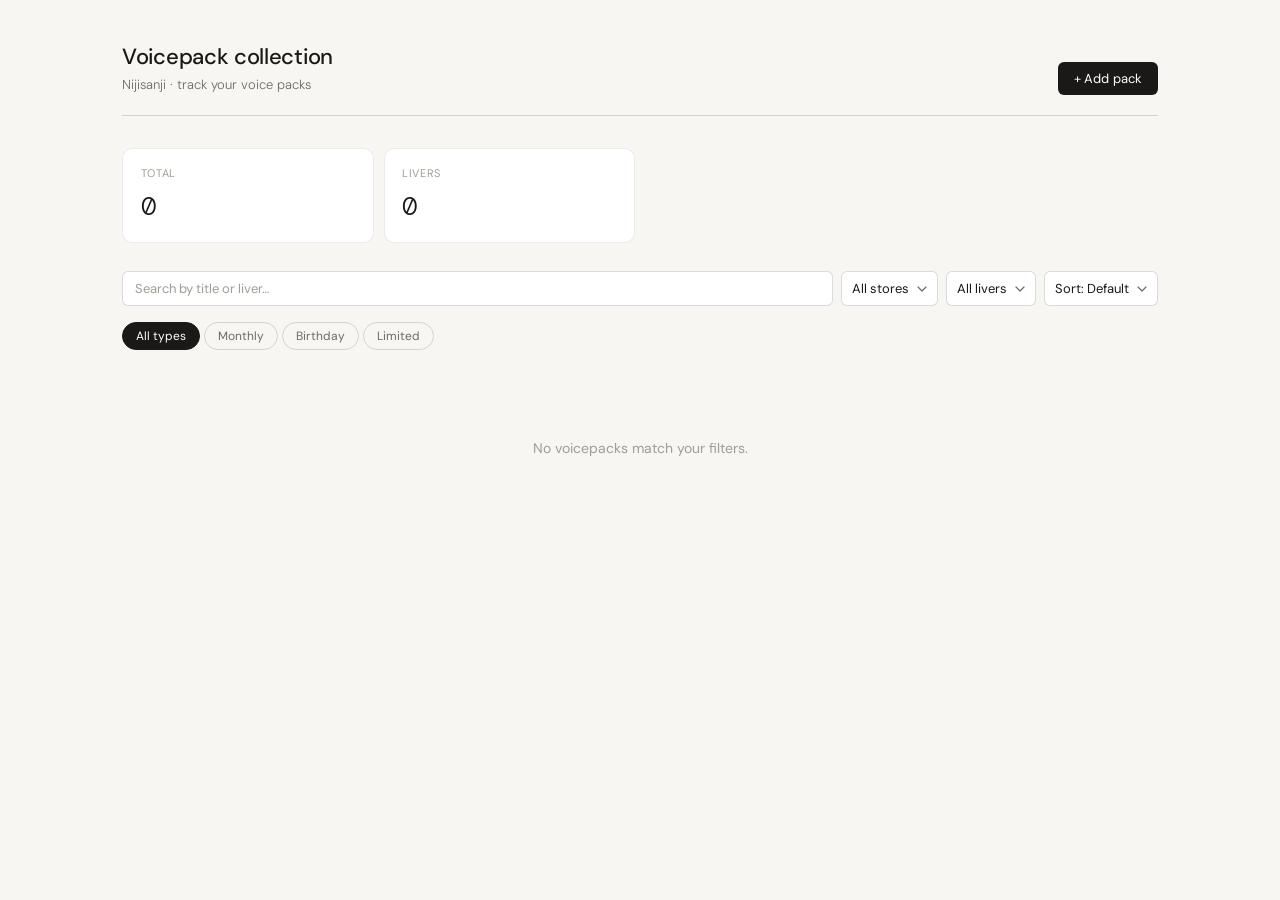
==== index.html @ 19937e4b "Moved out of src" ====
<!DOCTYPE html>
<html lang="en">

<head>
  <meta charset="UTF-8" />
  <meta name="viewport" content="width=device-width, initial-scale=1.0" />
  <title>Voicepack collection</title>
  <link rel="preconnect" href="https://fonts.googleapis.com" />
  <link rel="preconnect" href="https://fonts.gstatic.com" crossorigin />
  <link
    href="https://fonts.googleapis.com/css2?family=DM+Sans:ital,opsz,wght@0,9..40,300;0,9..40,400;0,9..40,500;1,9..40,300&family=DM+Mono:wght@300;400&display=swap"
    rel="stylesheet" />
  <link href="https://fonts.googleapis.com/css2?family=M+PLUS+Rounded+1c:wght@100;300;400;500;700;800;900&display=swap"
    rel="stylesheet">
  <link rel="stylesheet" href="style.css" />
</head>

<body>

  <div class="app">
    <div class="header">
      <div class="header-left">
        <h1>Voicepack collection</h1>
        <p>Nijisanji · track your voice packs</p>
      </div>
      <button class="btn-add" id="btn-add">+ Add pack</button>
    </div>

    <div class="stats">
      <div class="stat">
        <div class="lbl">Total</div>
        <div class="val" id="s-total">—</div>
      </div>
      <div class="stat">
        <div class="lbl">Livers</div>
        <div class="val" id="s-livers">—</div>
      </div>
    </div>

    <div class="controls">
      <input type="text" id="search" placeholder="Search by title or liver…" />
      <select id="filter-store">
        <option value="">All stores</option>
        <option value="EN">EN Store</option>
        <option value="JP">JP Store</option>
      </select>
      <select id="filter-liver">
        <option value="">All livers</option>
      </select>
      <select id="sort-by">
        <option value="">Sort: Default</option>
        <option value="date-asc">Date ↑</option>
        <option value="date-desc">Date ↓</option>
        <option value="title-asc">Title A → Z</option>
        <option value="title-desc">Title Z → A</option>
      </select>
    </div>

    <div class="type-tabs">
      <button class="tab active" data-type="">All types</button>
      <button class="tab" data-type="monthly">Monthly</button>
      <button class="tab" data-type="birthday">Birthday</button>
      <button class="tab" data-type="limited">Limited</button>
    </div>

    <div class="grid" id="grid"></div>
  </div>

  <!-- Modal -->
  <div class="overlay" id="overlay">
    <div class="modal" role="dialog" aria-modal="true" aria-labelledby="modal-heading">
      <div class="modal-header">
        <h2 id="modal-heading">Voicepack</h2>
        <div style="display:flex;gap:6px;align-items:center">
          <button class="icon-btn" id="btn-edit-mode" aria-label="Edit">✏️</button>
          <button class="close-btn" id="modal-close" aria-label="Close">×</button>
        </div>
      </div>

      <!-- VIEW MODE -->
      <div id="view-mode">
        <div class="view-title-jp" id="v-jp"></div>
        <div class="view-liver" id="v-liver"></div>
        <div class="view-meta">
          <span class="badge" id="v-badge"></span>
          <span class="badge" id="v-store-badge"></span>
          <span class="badge" id="v-variant-badge"></span>
        </div>
        <div class="view-row" id="v-date-row">
          <span class="view-lbl">Release date</span>
          <span id="v-date"></span>
        </div>
        <div class="view-row" id="v-notes-row">
          <span class="view-lbl">Notes</span>
          <span id="v-notes"></span>
        </div>
      </div>

      <!-- EDIT MODE -->
      <div id="edit-mode" style="display:none">
        <div class="field-row">
          <div class="field">
            <label for="f-en">Title — English</label>
            <input type="text" id="f-en" placeholder="English title" autocomplete="off" />
          </div>
          <div class="field">
            <label for="f-jp">Title — Japanese</label>
            <input type="text" id="f-jp" placeholder="日本語タイトル" autocomplete="off" />
          </div>
        </div>
        <div class="field-row">
          <div class="field">
            <label for="f-liver">Liver</label>
            <input type="text" id="f-liver" placeholder="e.g. Sakayori Soma" autocomplete=" off" list="liver-list" />
            <datalist id="liver-list"></datalist>
          </div>
          <div class="field">
            <label for="f-date">Release date</label>
            <input type="date" id="f-date" />
          </div>
        </div>
        <div class="field-row">
          <div class="field">
            <label for="f-type">Type</label>
            <select id="f-type">
              <option value="monthly">Monthly</option>
              <option value="birthday">Birthday</option>
              <option value="limited">Limited</option>
            </select>
          </div>
          <div class="field">
            <label for="f-store">Store</label>
            <select id="f-store">
              <option value="">Unknown</option>
              <option value="EN">EN Store</option>
              <option value="JP">JP Store</option>
            </select>
          </div>
        </div>
        <div class="field">
          <label>Variants (add-ons)</label>
          <div class="checkbox-group">
            <label class="checkbox-label">
              <input type="checkbox" id="f-variant-ex" value="EX" /> EX
            </label>
            <label class="checkbox-label">
              <input type="checkbox" id="f-variant-ex-another" value="EX Another" /> EX Another
            </label>
          </div>
        </div>
        <div class="field">
          <label for="f-notes">Notes</label>
          <textarea id="f-notes" placeholder="Any notes about this voicepack…"></textarea>
        </div>
      </div>

      <div class="modal-footer">
        <button class="btn-delete" id="btn-delete" style="display:none">Delete</button>
        <span class="spacer"></span>
        <button class="btn-cancel" id="btn-cancel">Close</button>
        <button class="btn-save" id="btn-save" style="display:none">Save</button>
      </div>
    </div>
  </div>

  <div class="toast" id="toast"></div>

  <script src="app.js"></script>
</body>

</html>
---- style.css ----
*, *::before, *::after {
  box-sizing: border-box;
  margin: 0;
  padding: 0;
}

:root {
  --bg: #f7f6f3;
  --surface: #ffffff;
  --surface-2: #f0efe9;
  --border: rgba(0, 0, 0, 0.08);
  --border-md: rgba(0, 0, 0, 0.14);
  --border-darker: rgba(0, 0, 0, 0.64);
  --text: #1a1917;
  --text-2: #6b6a65;
  --text-3: #9e9d98;
  --accent: #1a1917;
  --green: #0f6e56;
  --green-bg: #e1f5ee;
  --green-border: #9fe1cb;
  --radius-sm: 6px;
  --radius-md: 10px;
  --radius-lg: 14px;
  --font: 'DM Sans', sans-serif;
  --font-jp: 'M PLUS Rounded 1c', sans-serif;
  --font-mono: 'DM Mono', monospace;
}

body {
  font-family: var(--font);
  background: var(--bg);
  color: var(--text);
  min-height: 100vh;
  font-size: 14px;
  line-height: 1.5;
}

/* ── Layout ── */
.app {
  max-width: 1100px;
  margin: 0 auto;
  padding: 2.5rem 2rem 4rem;
}

/* ── Header ── */
.header {
  display: flex;
  align-items: flex-end;
  justify-content: space-between;
  margin-bottom: 2rem;
  padding-bottom: 1.25rem;
  border-bottom: 0.5px solid var(--border-md);
}

.header-left h1 {
  font-size: 22px;
  font-weight: 500;
  letter-spacing: -0.3px;
  color: var(--text);
  margin-bottom: 2px;
}

.header-left p {
  font-size: 13px;
  color: var(--text-2);
  font-weight: 300;
}

.btn-add {
  font-family: var(--font);
  font-size: 13px;
  font-weight: 400;
  padding: 8px 16px;
  border-radius: var(--radius-sm);
  background: var(--text);
  color: #fff;
  border: none;
  cursor: pointer;
  transition: opacity 0.15s;
  letter-spacing: 0.1px;
}

.btn-add:hover {
  opacity: 0.82;
}

/* ── Stats ── */
.stats {
  display: grid;
  grid-template-columns: repeat(4, 1fr);
  gap: 10px;
  margin-bottom: 1.75rem;
}

.stat {
  background: var(--surface);
  border: 0.5px solid var(--border);
  border-radius: var(--radius-md);
  padding: 1rem 1.1rem;
}

.stat .lbl {
  font-size: 11px;
  color: var(--text-3);
  text-transform: uppercase;
  letter-spacing: 0.06em;
  margin-bottom: 6px;
}

.stat .val {
  font-size: 26px;
  font-weight: 300;
  color: var(--text);
  font-family: var(--font-mono);
}

.stat.owned-stat .val {
  color: var(--green);
}

/* ── Controls ── */
.controls {
  display: flex;
  gap: 8px;
  margin-bottom: 1rem;
  flex-wrap: wrap;
}

.controls input[type="text"] {
  flex: 1;
  min-width: 180px;
  font-family: var(--font);
  font-size: 13px;
  padding: 8px 12px;
  border: 0.5px solid var(--border-md);
  border-radius: var(--radius-sm);
  background: var(--surface);
  color: var(--text);
  outline: none;
  transition: border-color 0.15s;
}

.controls input[type="text"]:focus {
  border-color: var(--text);
}

.controls input[type="text"]::placeholder {
  color: var(--text-3);
}

.controls select {
  font-family: var(--font);
  font-size: 13px;
  padding: 8px 28px 8px 10px;
  border: 0.5px solid var(--border-md);
  border-radius: var(--radius-sm);
  background: var(--surface);
  color: var(--text);
  outline: none;
  cursor: pointer;
  appearance: none;
  background-image: url("data:image/svg+xml,%3Csvg xmlns='http://www.w3.org/2000/svg' width='10' height='6' fill='none'%3E%3Cpath d='M1 1l4 4 4-4' stroke='%236b6a65' stroke-width='1.2' stroke-linecap='round' stroke-linejoin='round'/%3E%3C/svg%3E");
  background-repeat: no-repeat;
  background-position: right 10px center;
  transition: border-color 0.15s;
}

.controls select:focus {
  border-color: var(--text);
}

/* ── Type tabs ── */
.type-tabs {
  display: flex;
  gap: 4px;
  margin-bottom: 1.5rem;
  flex-wrap: wrap;
}

.tab {
  font-family: var(--font);
  font-size: 12px;
  padding: 5px 13px;
  border-radius: 100px;
  border: 0.5px solid var(--border-md);
  background: transparent;
  color: var(--text-2);
  cursor: pointer;
  transition: all 0.15s;
  font-weight: 400;
}

.tab:hover {
  background: var(--surface-2);
}

.tab.active {
  background: var(--text);
  color: #fff;
  border-color: var(--text);
}

/* ── Grid ── */
.grid {
  display: grid;
  grid-template-columns: repeat(auto-fill, minmax(210px, 1fr));
  gap: 10px;
}

.card {
  background: var(--surface);
  border: 0.5px solid var(--border);
  border-radius: var(--radius-lg);
  padding: 1rem 1.1rem;
  cursor: pointer;
  transition: border-color 0.15s, transform 0.12s;
  display: flex;
  flex-direction: column;
  gap: 4px;
  animation: fadeIn 0.2s ease both;
}

.card:hover {
  border-color: var(--liver-color, var(--border-md));
  transform: translateY(-1px);
  box-shadow: 0 0 0 2px color-mix(in srgb, var(--liver-color, transparent) 15%, transparent);
}

.card-liver {
  font-size: 11px;
  color: var(--text-2);
  display: flex;
  align-items: center;
  gap: 5px;
  margin-bottom: 2px;
}

.liver-dot {
  width: 7px;
  height: 7px;
  border-radius: 50%;
  flex-shrink: 0;
}

.card-en {
  font-size: 13px;
  font-weight: 500;
  color: var(--text);
  line-height: 1.35;
}

.card-jp {
  font-size: 11px;
  color: var(--text-2);
  font-weight: 400;
}

.card-date {
  font-size: 11px;
  color: var(--text-3);
  font-family: var(--font-mono);
  margin-top: 2px;
}

.card-notes {
  font-size: 11px;
  color: var(--text-2);
  font-style: italic;
  white-space: nowrap;
  overflow: hidden;
  text-overflow: ellipsis;
  margin-top: 1px;
}

.card-footer {
  display: flex;
  align-items: center;
  justify-content: space-between;
  margin-top: 8px;
  padding-top: 8px;
  border-top: 0.5px solid var(--border);
}

.badge {
  font-size: 10px;
  padding: 2px 8px;
  border-radius: 100px;
  font-weight: 400;
  letter-spacing: 0.02em;
}

.badge-monthly  { background: #e6f1fb; color: #185fa5; }
.badge-birthday { background: #faeeda; color: #854f0b; }
.badge-limited  { background: #fbeaf0; color: #993556; }

.badge-en { background: #E8F5E9; color: #2E7D32; }
.badge-jp { background: #FFF3E0; color: #E65100; }

.owned-pill     { font-size: 10px; color: var(--green); }
.not-owned-pill { font-size: 10px; color: var(--text-3); }

.empty {
  text-align: center;
  padding: 4rem 0;
  color: var(--text-3);
  font-size: 14px;
  grid-column: 1 / -1;
}

/* ── Modal overlay ── */
.overlay {
  display: none;
  position: fixed;
  inset: 0;
  background: rgba(20, 18, 15, 0.4);
  z-index: 100;
  align-items: center;
  justify-content: center;
  padding: 1.5rem;
}

.overlay.open {
  display: flex;
}

.modal {
  background: var(--surface);
  border: 0.5px solid var(--border-md);
  border-radius: var(--radius-lg);
  width: 100%;
  max-width: 480px;
  padding: 1.75rem;
  max-height: 90vh;
  overflow-y: auto;
  animation: slideUp 0.18s ease both;
}

.modal-header {
  display: flex;
  align-items: center;
  justify-content: space-between;
  margin-bottom: 1.5rem;
}

.modal-header h2 {
  font-size: 15px;
  font-weight: 500;
  color: var(--text);
}

.close-btn {
  background: none;
  border: none;
  cursor: pointer;
  font-size: 20px;
  color: var(--text-2);
  line-height: 1;
  padding: 2px 6px;
  border-radius: 4px;
  transition: background 0.12s;
}

.close-btn:hover {
  background: var(--surface-2);
}

/* ── Modal fields ── */
.field {
  margin-bottom: 1rem;
}

.field label {
  display: block;
  font-size: 11px;
  color: var(--text-3);
  text-transform: uppercase;
  letter-spacing: 0.06em;
  margin-bottom: 5px;
}

.field input[type="text"],
.field input[type="date"],
.field textarea,
.field select {
  width: 100%;
  font-family: var(--font);
  font-size: 13px;
  padding: 9px 11px;
  border: 0.5px solid var(--border-md);
  border-radius: var(--radius-sm);
  background: var(--bg);
  color: var(--text);
  outline: none;
  transition: border-color 0.15s;
}

.field input:focus,
.field textarea:focus,
.field select:focus {
  border-color: var(--text);
  background: var(--surface);
}

.field textarea {
  resize: vertical;
  min-height: 80px;
}

.field select {
  appearance: none;
  cursor: pointer;
  background-image: url("data:image/svg+xml,%3Csvg xmlns='http://www.w3.org/2000/svg' width='10' height='6' fill='none'%3E%3Cpath d='M1 1l4 4 4-4' stroke='%236b6a65' stroke-width='1.2' stroke-linecap='round' stroke-linejoin='round'/%3E%3C/svg%3E");
  background-repeat: no-repeat;
  background-position: right 10px center;
}

.field-row {
  display: grid;
  grid-template-columns: 1fr 1fr;
  gap: 10px;
}

.icon-btn {
  background: none;
  border: none;
  cursor: pointer;
  font-size: 15px;
  padding: 3px 6px;
  border-radius: 4px;
  transition: background 0.12s;
  line-height: 1;
}
.icon-btn:hover { background: var(--surface-2); }

/* View mode */
.view-emoji {
  font-size: 36px;
  margin-bottom: 6px;
  line-height: 1;
}
.view-liver {
  font-size: 12px;
  color: var(--text-2);
  margin-bottom: 8px;
}
.view-title-en {
  font-size: 18px;
  font-weight: 500;
  color: var(--text);
  line-height: 1.3;
  margin-bottom: 4px;
}
.view-title-jp {
  font-size: 13px;
  color: var(--text-2);
  font-weight: 300;
  margin-bottom: 14px;
}
.view-meta {
  display: flex;
  align-items: center;
  gap: 10px;
  margin-bottom: 16px;
  padding-bottom: 16px;
  border-bottom: 0.5px solid var(--border);
}
.view-row {
  display: flex;
  flex-direction: column;
  gap: 3px;
  margin-bottom: 12px;
  font-size: 13px;
  color: var(--text);
}
.view-lbl {
  font-size: 11px;
  color: var(--text-3);
  text-transform: uppercase;
  letter-spacing: 0.06em;
}

/* ── Owned toggle ── */
.toggle-row {
  display: flex;
  align-items: center;
  justify-content: space-between;
  padding: 1rem 0;
  border-top: 0.5px solid var(--border);
  border-bottom: 0.5px solid var(--border);
  margin-bottom: 1rem;
}

.toggle-row .tlbl {
  font-size: 13px;
  color: var(--text);
}

.toggle-row .tsub {
  font-size: 11px;
  color: var(--text-3);
  margin-top: 1px;
}

.switch {
  position: relative;
  width: 38px;
  height: 22px;
  flex-shrink: 0;
}

.switch input {
  opacity: 0;
  width: 0;
  height: 0;
}

.switch-track {
  position: absolute;
  inset: 0;
  border-radius: 100px;
  background: var(--border-md);
  cursor: pointer;
  transition: background 0.2s;
}

.switch-track::before {
  content: "";
  position: absolute;
  width: 16px;
  height: 16px;
  left: 3px;
  top: 3px;
  background: #fff;
  border-radius: 50%;
  transition: transform 0.2s;
  box-shadow: 0 1px 3px rgba(0, 0, 0, 0.2);
}

.switch input:checked + .switch-track {
  background: var(--green);
}

.switch input:checked + .switch-track::before {
  transform: translateX(16px);
}

.checkbox-group {
  display: flex;
  gap: 16px;
  padding: 9px 0;
}

.checkbox-label {
  display: flex;
  align-items: center;
  gap: 6px;
  font-size: 13px;
  color: var(--text);
  cursor: pointer;
}

.checkbox-label input[type="checkbox"] {
  width: 14px;
  height: 14px;
  cursor: pointer;
  accent-color: var(--text);
}
.card-variant-row {
  display: flex;
  gap: 4px;
  flex-wrap: wrap;
  margin-top: 4px;
}
.badge-ex           { background: #EDE7F6; color: #512DA8; }
.badge-ex-another   { background: #FCE4EC; color: #880E4F; }

/* ── Modal footer ── */
.modal-footer {
  display: flex;
  align-items: center;
  gap: 8px;
  padding-top: 1rem;
  border-top: 0.5px solid var(--border);
}

.btn-delete {
  font-family: var(--font);
  font-size: 12px;
  padding: 7px 13px;
  border: 0.5px solid #f09595;
  color: #a32d2d;
  background: transparent;
  border-radius: var(--radius-sm);
  cursor: pointer;
  transition: background 0.12s;
}

.btn-delete:hover {
  background: #fcebeb;
}

.spacer {
  flex: 1;
}

.btn-cancel {
  font-family: var(--font);
  font-size: 13px;
  padding: 8px 16px;
  border: 0.5px solid var(--border-md);
  background: transparent;
  color: var(--text-2);
  border-radius: var(--radius-sm);
  cursor: pointer;
  transition: background 0.12s;
}

.btn-cancel:hover {
  background: var(--surface-2);
}

.btn-save {
  font-family: var(--font);
  font-size: 13px;
  padding: 8px 18px;
  background: var(--text);
  color: #fff;
  border: none;
  border-radius: var(--radius-sm);
  cursor: pointer;
  transition: opacity 0.12s;
}

.btn-save:hover {
  opacity: 0.82;
}

/* ── Toast ── */
.toast {
  position: fixed;
  bottom: 1.5rem;
  left: 50%;
  transform: translateX(-50%) translateY(8px);
  background: var(--text);
  color: #fff;
  font-size: 12px;
  padding: 8px 16px;
  border-radius: 100px;
  opacity: 0;
  transition: all 0.2s;
  pointer-events: none;
  z-index: 200;
  white-space: nowrap;
}

.toast.show {
  opacity: 1;
  transform: translateX(-50%) translateY(0);
}

/* ── Animations ── */
@keyframes fadeIn {
  from { opacity: 0; transform: translateY(4px); }
  to   { opacity: 1; transform: translateY(0); }
}

@keyframes slideUp {
  from { opacity: 0; transform: translateY(12px); }
  to   { opacity: 1; transform: translateY(0); }
}

/* ── Responsive ── */
@media (max-width: 600px) {
  .app        { padding: 1.5rem 1rem 3rem; }
  .stats      { grid-template-columns: repeat(2, 1fr); }
  .field-row  { grid-template-columns: 1fr; }
  .header     { flex-direction: column; align-items: flex-start; gap: 1rem; }
}
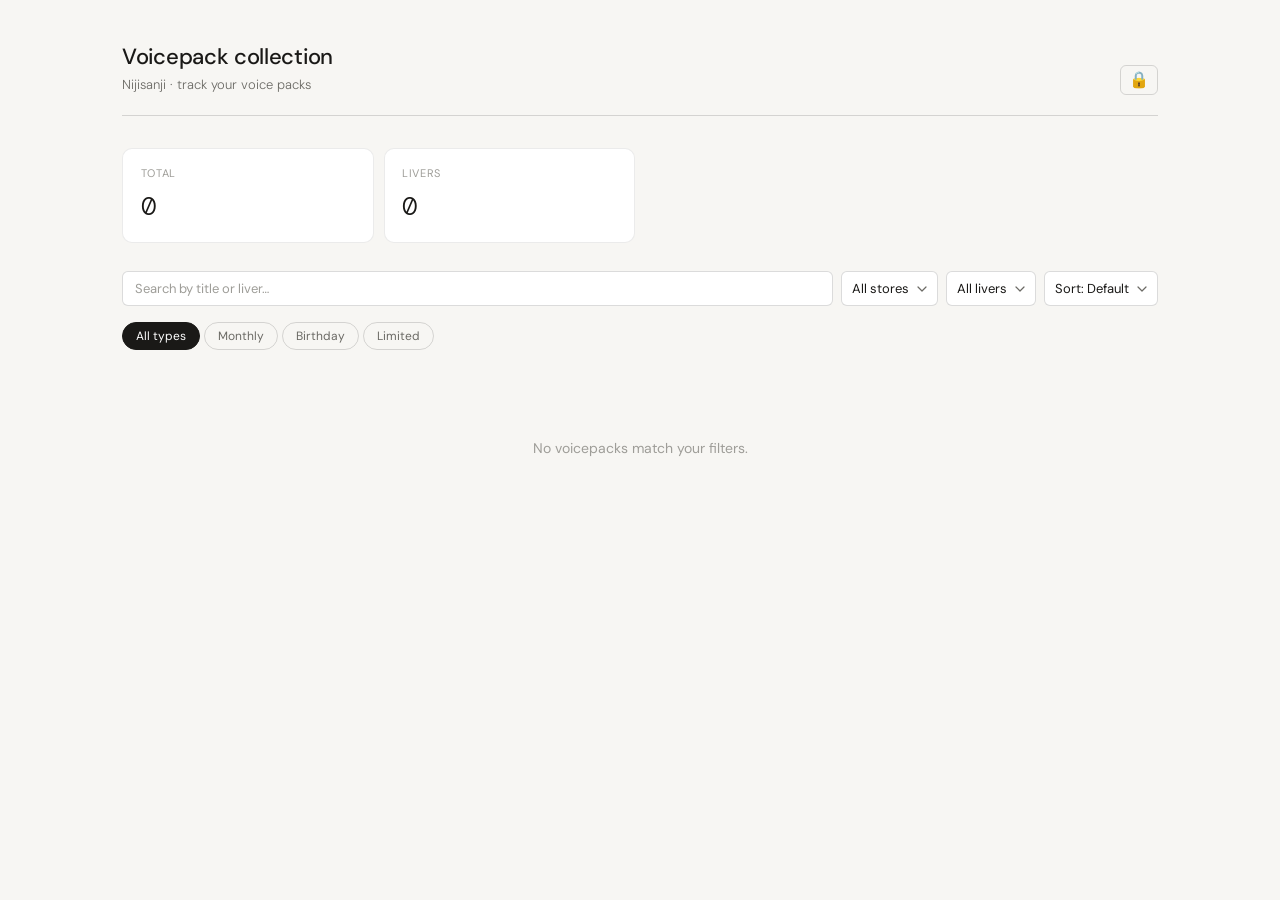
==== commit f4aaf023: "Added basic pw" ====
--- a/index.html
+++ b/index.html
@@ -23,7 +23,10 @@
         <h1>Voicepack collection</h1>
         <p>Nijisanji · track your voice packs</p>
       </div>
-      <button class="btn-add" id="btn-add">+ Add pack</button>
+      <div style="display:flex;align-items:center;gap:8px">
+        <button class="icon-btn" id="btn-lock" title="Admin login">🔒</button>
+        <button class="btn-add" id="btn-add" style="display:none">+ Add pack</button>
+      </div>
     </div>
 
     <div class="stats">
--- a/style.css
+++ b/style.css
@@ -84,6 +84,19 @@
   opacity: 0.82;
 }
 
+#btn-lock {
+  font-size: 16px;
+  padding: 6px 8px;
+  border-radius: var(--radius-sm);
+  border: 0.5px solid var(--border-md);
+  background: transparent;
+  cursor: pointer;
+  transition: background .12s;
+  line-height: 1;
+}
+
+#btn-lock:hover { background: var(--surface-2); }
+
 /* ── Stats ── */
 .stats {
   display: grid;
